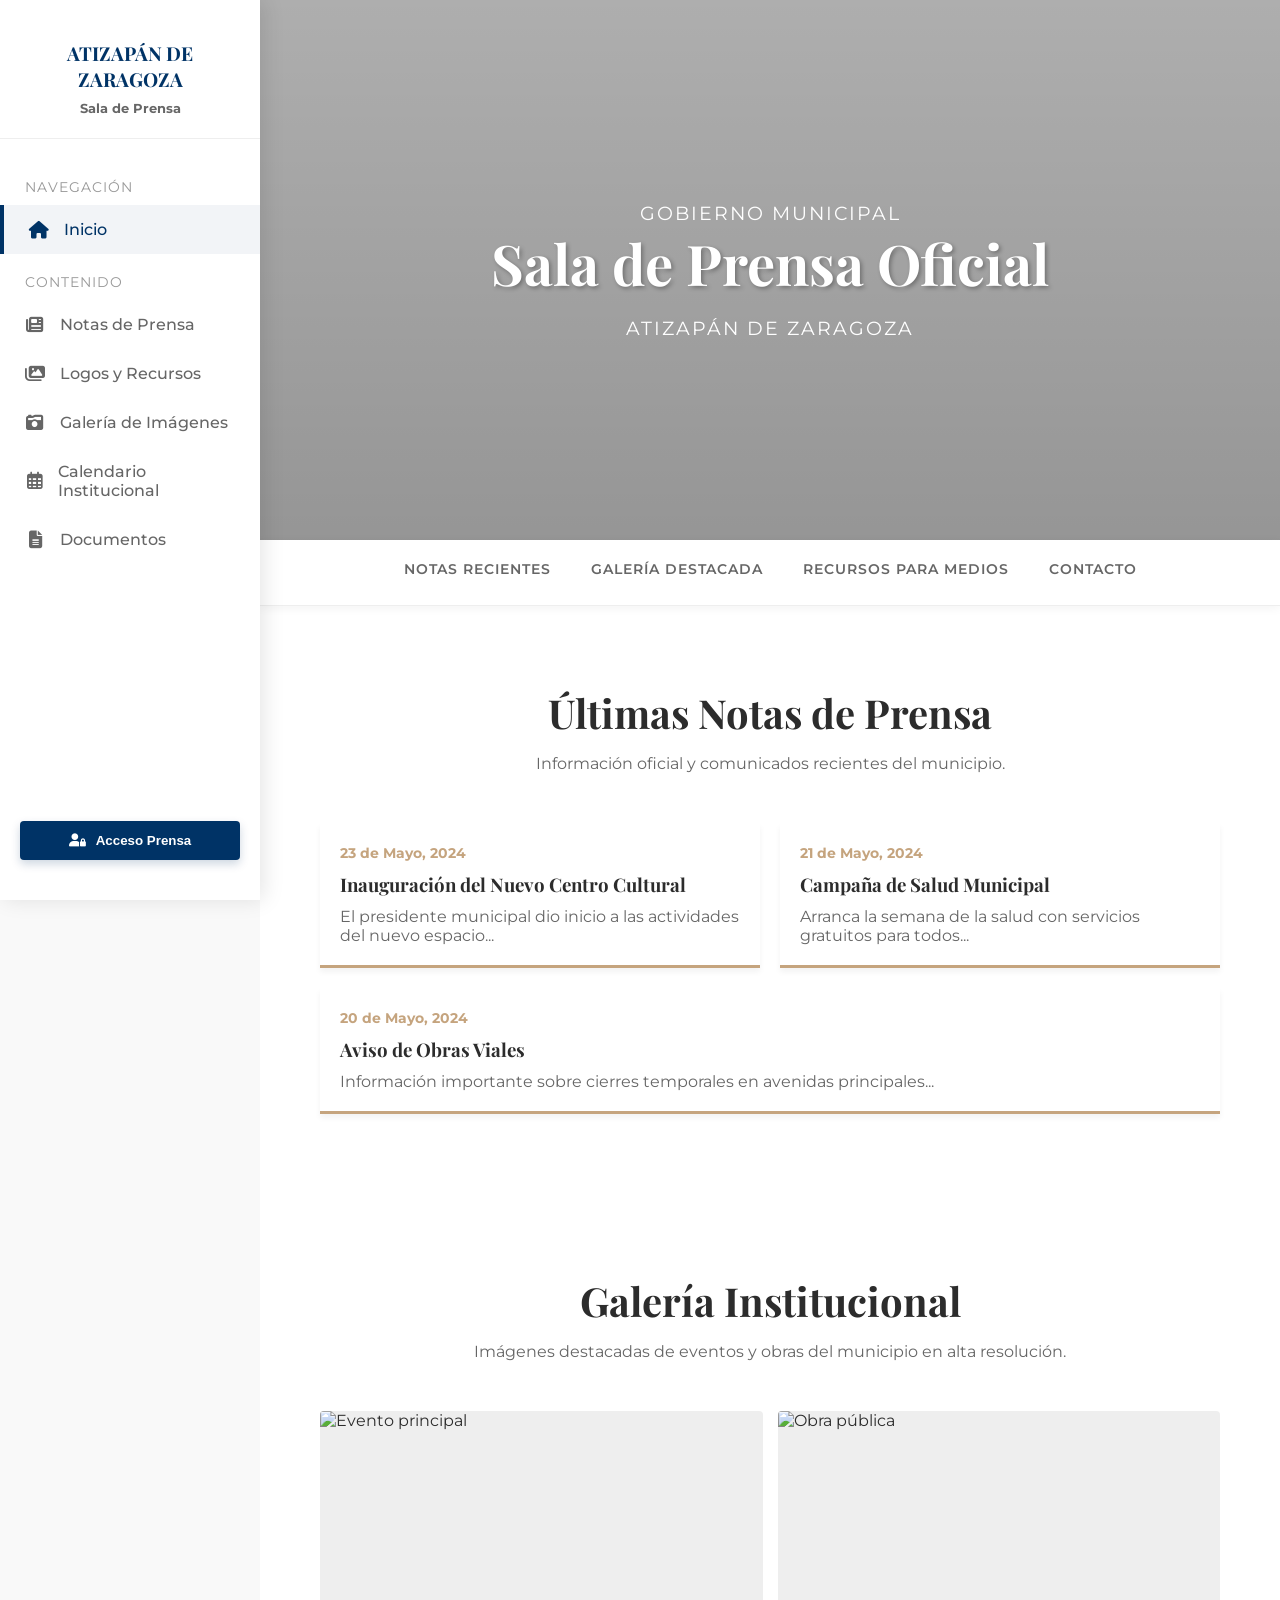
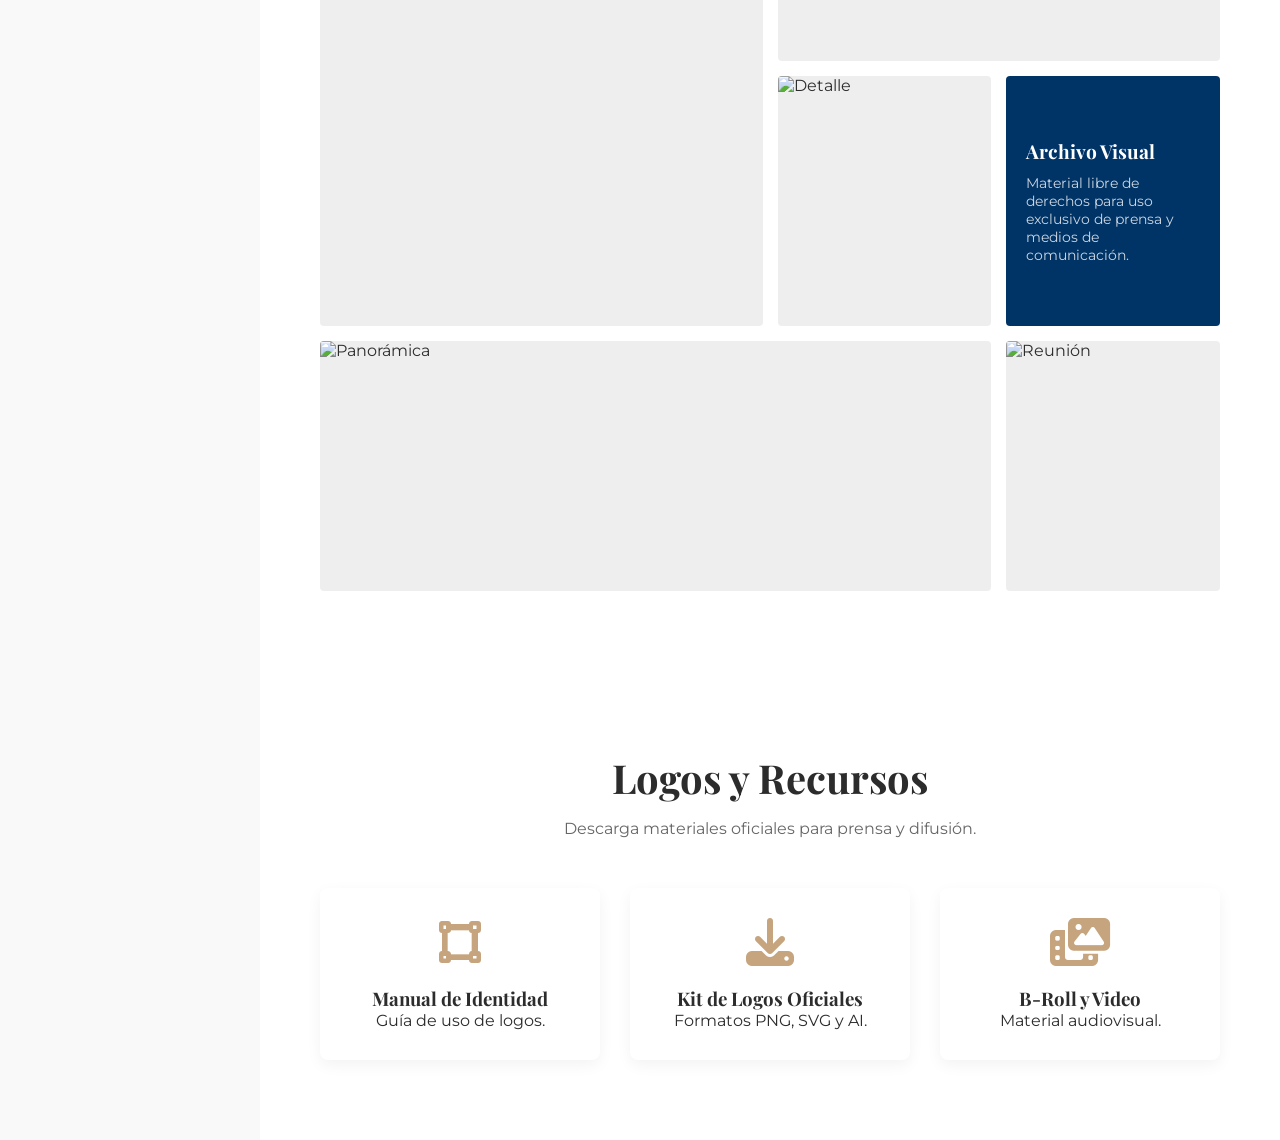
==== index.html @ d0a2aaef "Initial commit" ====
<!DOCTYPE html>
<html lang="es">
<head>
    <meta charset="UTF-8">
    <meta name="viewport" content="width=device-width, initial-scale=1.0">
    <title>Sala de Prensa | Atizapán de Zaragoza</title>
    <link href="https://fonts.googleapis.com/css2?family=Playfair+Display:wght@400;700&family=Montserrat:wght@300;400;600&display=swap" rel="stylesheet">
    <link rel="stylesheet" href="https://cdnjs.cloudflare.com/ajax/libs/font-awesome/6.4.0/css/all.min.css">
    
    <style>
        /* --- VARIABLES CSS & RESET --- */
        :root {
            --color-primary: #003366; 
            --color-accent: #c5a47e; 
            --color-text-dark: #2c2c2c;
            --color-text-light: #666666;
            --color-bg-light: #f9f9f9;
            --color-white: #ffffff;
            --sidebar-width: 260px;
            --header-height: 60vh; 
        }

        * {
            margin: 0;
            padding: 0;
            box-sizing: border-box;
        }

        html {
            scroll-behavior: smooth; 
        }

        body {
            font-family: 'Montserrat', sans-serif;
            color: var(--color-text-dark);
            background-color: var(--color-bg-light);
            display: flex;
        }

        h1, h2, h3 {
            font-family: 'Playfair Display', serif;
            color: var(--color-text-dark);
        }

        a {
            text-decoration: none;
            color: inherit;
            transition: all 0.3s ease;
        }

        /* --- MENÚ LATERAL FLOTANTE --- */
        .sidebar {
            width: var(--sidebar-width);
            height: 100vh;
            background-color: var(--color-white);
            position: fixed; /* Esto la hace flotante */
            top: 0;
            left: 0;
            box-shadow: 4px 0 20px rgba(0,0,0,0.1); /* Sombra para que se vea flotando sobre el fondo */
            z-index: 1000;
            padding: 20px 0;
            overflow-y: auto;
            display: flex;
            flex-direction: column;
        }

        .brand-logo {
            text-align: center;
            padding: 20px;
            font-family: 'Playfair Display', serif;
            font-size: 1.2rem;
            font-weight: bold;
            color: var(--color-primary);
            border-bottom: 1px solid #eee;
            margin-bottom: 20px;
        }

        .menu-item {
            display: flex;
            align-items: center;
            padding: 15px 25px;
            color: var(--color-text-light);
            font-weight: 500;
            cursor: pointer;
        }

        .menu-item i {
            margin-right: 15px;
            width: 20px;
            text-align: center;
            font-size: 1.1rem;
        }

        .menu-item:hover, .menu-item.active {
            color: var(--color-primary);
            background-color: rgba(0, 51, 102, 0.05);
            border-left: 4px solid var(--color-primary);
        }

        .menu-header {
            font-size: 0.85rem;
            text-transform: uppercase;
            letter-spacing: 1px;
            color: #999;
            padding: 20px 25px 10px;
        }
        
        .login-btn-container {
            padding: 20px;
            margin-top: auto; /* Empuja el botón hacia abajo */
        }

        .btn-login-sidebar {
            width: 100%;
            padding: 12px;
            background-color: var(--color-primary);
            color: var(--color-white);
            border: none;
            border-radius: 4px;
            font-weight: 600;
            cursor: pointer;
            transition: background 0.3s;
            display: flex;
            align-items: center;
            justify-content: center;
            gap: 10px;
            box-shadow: 0 4px 10px rgba(0,51,102,0.2);
        }

        .btn-login-sidebar:hover {
            background-color: #002244;
            transform: translateY(-2px);
        }

        /* --- CONTENEDOR PRINCIPAL --- */
        .main-content {
            margin-left: var(--sidebar-width);
            width: calc(100% - var(--sidebar-width));
            min-height: 100vh;
        }

        /* --- HERO SECTION --- */
        .hero-section {
            height: var(--header-height);
            /* AQUÍ ESTÁ TU IMAGEN LOCAL PARA EL FONDO */
            background-image: linear-gradient(rgba(0,0,0,0.3), rgba(0,0,0,0.4)), url('foto-hero.jpeg');
            background-size: cover;
            background-position: center;
            display: flex;
            align-items: center;
            justify-content: center;
            color: var(--color-white);
            text-align: center;
        }

        .hero-content h1 {
            font-size: 3.5rem;
            margin-bottom: 1rem;
            color: var(--color-white);
            text-shadow: 2px 2px 4px rgba(0,0,0,0.3);
        }

        .hero-content p {
            font-size: 1.2rem;
            letter-spacing: 2px;
            text-transform: uppercase;
        }

        /* --- STICKY NAVIGATION --- */
        .sticky-nav {
            position: sticky;
            top: 0;
            background-color: var(--color-white);
            padding: 20px 0;
            box-shadow: 0 2px 10px rgba(0,0,0,0.05);
            z-index: 90;
            display: flex;
            justify-content: center;
            gap: 40px;
            border-bottom: 1px solid #eee;
        }

        .sticky-nav a {
            font-size: 0.9rem;
            text-transform: uppercase;
            letter-spacing: 1px;
            color: var(--color-text-light);
            font-weight: 600;
            padding-bottom: 5px;
            border-bottom: 2px solid transparent;
        }

        .sticky-nav a:hover {
            color: var(--color-accent);
            border-bottom: 2px solid var(--color-accent);
        }

        /* --- SECCIONES DE CONTENIDO --- */
        .section {
            padding: 80px 60px;
            background-color: var(--color-white);
        }

        .section:nth-child(even) {
            background-color: var(--color-bg-light);
        }

        .section-header {
            text-align: center;
            margin-bottom: 50px;
        }

        .section-header h2 {
            font-size: 2.5rem;
            margin-bottom: 15px;
        }

        .section-header p {
            color: var(--color-text-light);
            max-width: 600px;
            margin: 0 auto;
        }

        /* --- SECCIÓN GALERÍA (Más bloques) --- */
        .gallery-grid {
            display: grid;
            grid-template-columns: repeat(4, 1fr);
            grid-auto-rows: 250px; /* Altura base para los bloques */
            gap: 15px;
        }

        .gallery-item {
            position: relative;
            overflow: hidden;
            border-radius: 4px;
            background-color: #eee; /* Color de fondo por si la imagen no carga */
        }

        .gallery-item img {
            width: 100%;
            height: 100%;
            object-fit: cover;
            transition: transform 0.5s ease;
            display: block;
        }

        .gallery-item:hover img {
            transform: scale(1.05);
        }

        /* Mosaico asimétrico con 6 bloques */
        .item-1 { grid-column: span 2; grid-row: span 2; } /* Foto principal grande */
        .item-2 { grid-column: span 2; grid-row: span 1; } /* Panorámica arriba derecha */
        .item-3 { grid-column: span 1; grid-row: span 1; } /* Cuadrada pequeña */
        .item-4 { grid-column: span 1; grid-row: span 1; background-color: var(--color-primary); color: white; padding: 20px; display: flex; flex-direction: column; justify-content: center;} /* Bloque de texto */
        .item-5 { grid-column: span 3; grid-row: span 1; } /* Panorámica ancha abajo */
        .item-6 { grid-column: span 1; grid-row: span 1; } /* Cuadrada pequeña esquina */

        .gallery-text h3 { color: var(--color-white); margin-bottom: 10px; font-size: 1.2rem; }
        .gallery-text p { font-size: 0.9rem; color: rgba(255,255,255,0.8); }

        /* --- SECCIÓN NOTAS Y RECURSOS --- */
        .resources-grid {
            display: grid;
            grid-template-columns: repeat(auto-fit, minmax(250px, 1fr));
            gap: 30px;
        }

        .resource-card {
            background: var(--color-white);
            padding: 30px;
            text-align: center;
            border-radius: 8px;
            box-shadow: 0 5px 15px rgba(0,0,0,0.05);
            transition: transform 0.3s;
        }

        .resource-card:hover {
            transform: translateY(-5px);
        }

        .resource-card i {
            font-size: 3rem;
            color: var(--color-accent);
            margin-bottom: 20px;
        }

        /* --- MODAL DE LOGIN --- */
        .modal-container {
            position: fixed;
            top: 0;
            left: 0;
            width: 100%;
            height: 100%;
            background-color: rgba(0,0,0,0.7);
            display: flex;
            align-items: center;
            justify-content: center;
            z-index: 9999; /* Z-index altísimo para que esté sobre TODO */
            opacity: 0;
            pointer-events: none;
            transition: opacity 0.3s ease;
        }

        .modal-container.show {
            opacity: 1;
            pointer-events: auto;
        }

        .modal-box {
            background-color: var(--color-white);
            padding: 40px;
            border-radius: 8px;
            width: 400px;
            max-width: 90%;
            position: relative;
            text-align: center;
            transform: translateY(-20px);
            transition: transform 0.3s ease;
            box-shadow: 0 10px 30px rgba(0,0,0,0.3);
        }

        .modal-container.show .modal-box {
            transform: translateY(0);
        }

        .close-btn {
            position: absolute;
            top: 15px;
            right: 20px;
            font-size: 1.5rem;
            cursor: pointer;
            color: #999;
            transition: color 0.3s;
        }

        .close-btn:hover {
            color: var(--color-text-dark);
        }

        .login-form input {
            width: 100%;
            padding: 15px;
            margin-bottom: 15px;
            border: 1px solid #ddd;
            border-radius: 4px;
            font-family: inherit;
        }

        .login-form button {
            width: 100%;
            padding: 15px;
            background-color: var(--color-primary);
            color: var(--color-white);
            border: none;
            border-radius: 4px;
            font-weight: bold;
            cursor: pointer;
            transition: background 0.3s;
        }
        
        .login-form button:hover {
            background-color: #002244;
        }

        /* Responsive básico */
        @media (max-width: 1024px) {
            .gallery-grid {
                grid-template-columns: repeat(2, 1fr);
            }
            .item-1, .item-2, .item-5 { grid-column: span 2; }
            .item-3, .item-4, .item-6 { grid-column: span 1; }
        }
    </style>
</head>
<body>

    <nav class="sidebar">
        <div class="brand-logo">
            ATIZAPÁN DE ZARAGOZA<br>
            <span style="font-size: 0.8rem; font-family: 'Montserrat'; color: var(--color-text-light);">Sala de Prensa</span>
        </div>

        <div class="menu-header">Navegación</div>
        
        <a href="#inicio" class="menu-item active">
            <i class="fas fa-home"></i> Inicio
        </a>
        
        <div class="menu-header">Contenido</div>

        <a href="#notas" class="menu-item">
            <i class="fas fa-newspaper"></i> Notas de Prensa
        </a>
        <a href="#recursos" class="menu-item">
            <i class="fas fa-images"></i> Logos y Recursos
        </a>
        <a href="#galeria" class="menu-item">
            <i class="fas fa-camera-retro"></i> Galería de Imágenes
        </a>
        <a href="#calendario" class="menu-item">
            <i class="far fa-calendar-alt"></i> Calendario Institucional
        </a>
        <a href="#documentos" class="menu-item">
            <i class="fas fa-file-alt"></i> Documentos
        </a>

        <div class="login-btn-container">
            <button id="loginBtnSidebar" class="btn-login-sidebar" onclick="openModal()">
                <i class="fas fa-user-lock"></i> Acceso Prensa
            </button>
        </div>
    </nav>


    <main class="main-content">
        
        <section id="inicio" class="hero-section">
            <div class="hero-content">
                <p>Gobierno Municipal</p>
                <h1>Sala de Prensa Oficial</h1>
                <p>Atizapán de Zaragoza</p>
            </div>
        </section>

        <nav class="sticky-nav">
            <a href="#notas">Notas Recientes</a>
            <a href="#galeria">Galería Destacada</a>
            <a href="#recursos">Recursos para Medios</a>
            <a href="#contacto">Contacto</a>
        </nav>

        <section id="notas" class="section">
            <div class="section-header">
                <h2>Últimas Notas de Prensa</h2>
                <p>Información oficial y comunicados recientes del municipio.</p>
            </div>
            <div style="display: flex; gap: 20px; flex-wrap: wrap;">
                <article style="flex: 1 1 300px; background: white; padding: 20px; border-bottom: 3px solid var(--color-accent); box-shadow: 0 4px 6px rgba(0,0,0,0.05);">
                    <span style="color: var(--color-accent); font-size: 0.9rem; font-weight: bold;">23 de Mayo, 2024</span>
                    <h3 style="margin: 10px 0;">Inauguración del Nuevo Centro Cultural</h3>
                    <p style="color: var(--color-text-light);">El presidente municipal dio inicio a las actividades del nuevo espacio...</p>
                </article>
                <article style="flex: 1 1 300px; background: white; padding: 20px; border-bottom: 3px solid var(--color-accent); box-shadow: 0 4px 6px rgba(0,0,0,0.05);">
                    <span style="color: var(--color-accent); font-size: 0.9rem; font-weight: bold;">21 de Mayo, 2024</span>
                    <h3 style="margin: 10px 0;">Campaña de Salud Municipal</h3>
                    <p style="color: var(--color-text-light);">Arranca la semana de la salud con servicios gratuitos para todos...</p>
                </article>
                 <article style="flex: 1 1 300px; background: white; padding: 20px; border-bottom: 3px solid var(--color-accent); box-shadow: 0 4px 6px rgba(0,0,0,0.05);">
                    <span style="color: var(--color-accent); font-size: 0.9rem; font-weight: bold;">20 de Mayo, 2024</span>
                    <h3 style="margin: 10px 0;">Aviso de Obras Viales</h3>
                    <p style="color: var(--color-text-light);">Información importante sobre cierres temporales en avenidas principales...</p>
                </article>
            </div>
        </section>

        <section id="galeria" class="section" style="background-color: var(--color-white);">
            <div class="section-header">
                <h2>Galería Institucional</h2>
                <p>Imágenes destacadas de eventos y obras del municipio en alta resolución.</p>
            </div>
            
            <div class="gallery-grid">
                <div class="gallery-item item-1">
                    <img src="galeria-1.jpeg" alt="Evento principal">
                </div>
                <div class="gallery-item item-2">
                    <img src="galeria-2.jpeg" alt="Obra pública">
                </div>
                <div class="gallery-item item-3">
                    <img src="galeria-3.jpeg" alt="Detalle">
                </div>
                <div class="gallery-item item-4 gallery-text">
                    <h3>Archivo Visual</h3>
                    <p>Material libre de derechos para uso exclusivo de prensa y medios de comunicación.</p>
                </div>
                <div class="gallery-item item-5">
                    <img src="galeria-4.jpeg" alt="Panorámica">
                </div>
                <div class="gallery-item item-6">
                    <img src="galeria-5.jpeg" alt="Reunión">
                </div>
            </div>
        </section>

        <section id="recursos" class="section">
             <div class="section-header">
                <h2>Logos y Recursos</h2>
                <p>Descarga materiales oficiales para prensa y difusión.</p>
            </div>
             <div class="resources-grid">
                <div class="resource-card">
                    <i class="fas fa-vector-square"></i>
                    <h3>Manual de Identidad</h3>
                    <p>Guía de uso de logos.</p>
                </div>
                <div class="resource-card">
                    <i class="fas fa-download"></i>
                    <h3>Kit de Logos Oficiales</h3>
                    <p>Formatos PNG, SVG y AI.</p>
                </div>
                <div class="resource-card">
                    <i class="fas fa-photo-video"></i>
                    <h3>B-Roll y Video</h3>
                    <p>Material audiovisual.</p>
                </div>
            </div>
        </section>
    </main>

    <div class="modal-container" id="loginModal">
        <div class="modal-box">
            <span class="close-btn" id="closeModal" onclick="closeModalFunc()">&times;</span>
            <h2 style="margin-bottom: 20px;">Acceso a Prensa</h2>
            <p style="margin-bottom: 30px; color: var(--color-text-light);">Ingrese sus credenciales para acceder a material exclusivo.</p>
            <form class="login-form">
                <input type="email" placeholder="Correo Electrónico Oficial" required>
                <input type="password" placeholder="Contraseña" required>
                <button type="submit">INICIAR SESIÓN</button>
            </form>
            <p style="margin-top: 20px; font-size: 0.8rem;"><a href="#" style="color: var(--color-primary);">¿Olvidó su contraseña?</a></p>
        </div>
    </div>

    <script>
        const loginModal = document.getElementById('loginModal');
        const menuItems = document.querySelectorAll('.menu-item');

        // Función para abrir el modal (ahora llamada directamente desde el HTML)
        function openModal() {
            loginModal.classList.add('show');
        }

        // Función para cerrar el modal
        function closeModalFunc() {
            loginModal.classList.remove('show');
        }

        // Cerrar al hacer clic fuera de la caja blanca
        window.addEventListener('click', (e) => {
            if (e.target === loginModal) {
                closeModalFunc();
            }
        });

        // Efecto visual para el menú
        menuItems.forEach(item => {
            item.addEventListener('click', function() {
                menuItems.forEach(i => i.classList.remove('active'));
                this.classList.add('active');
            });
        });
    </script>

</body>
</html>
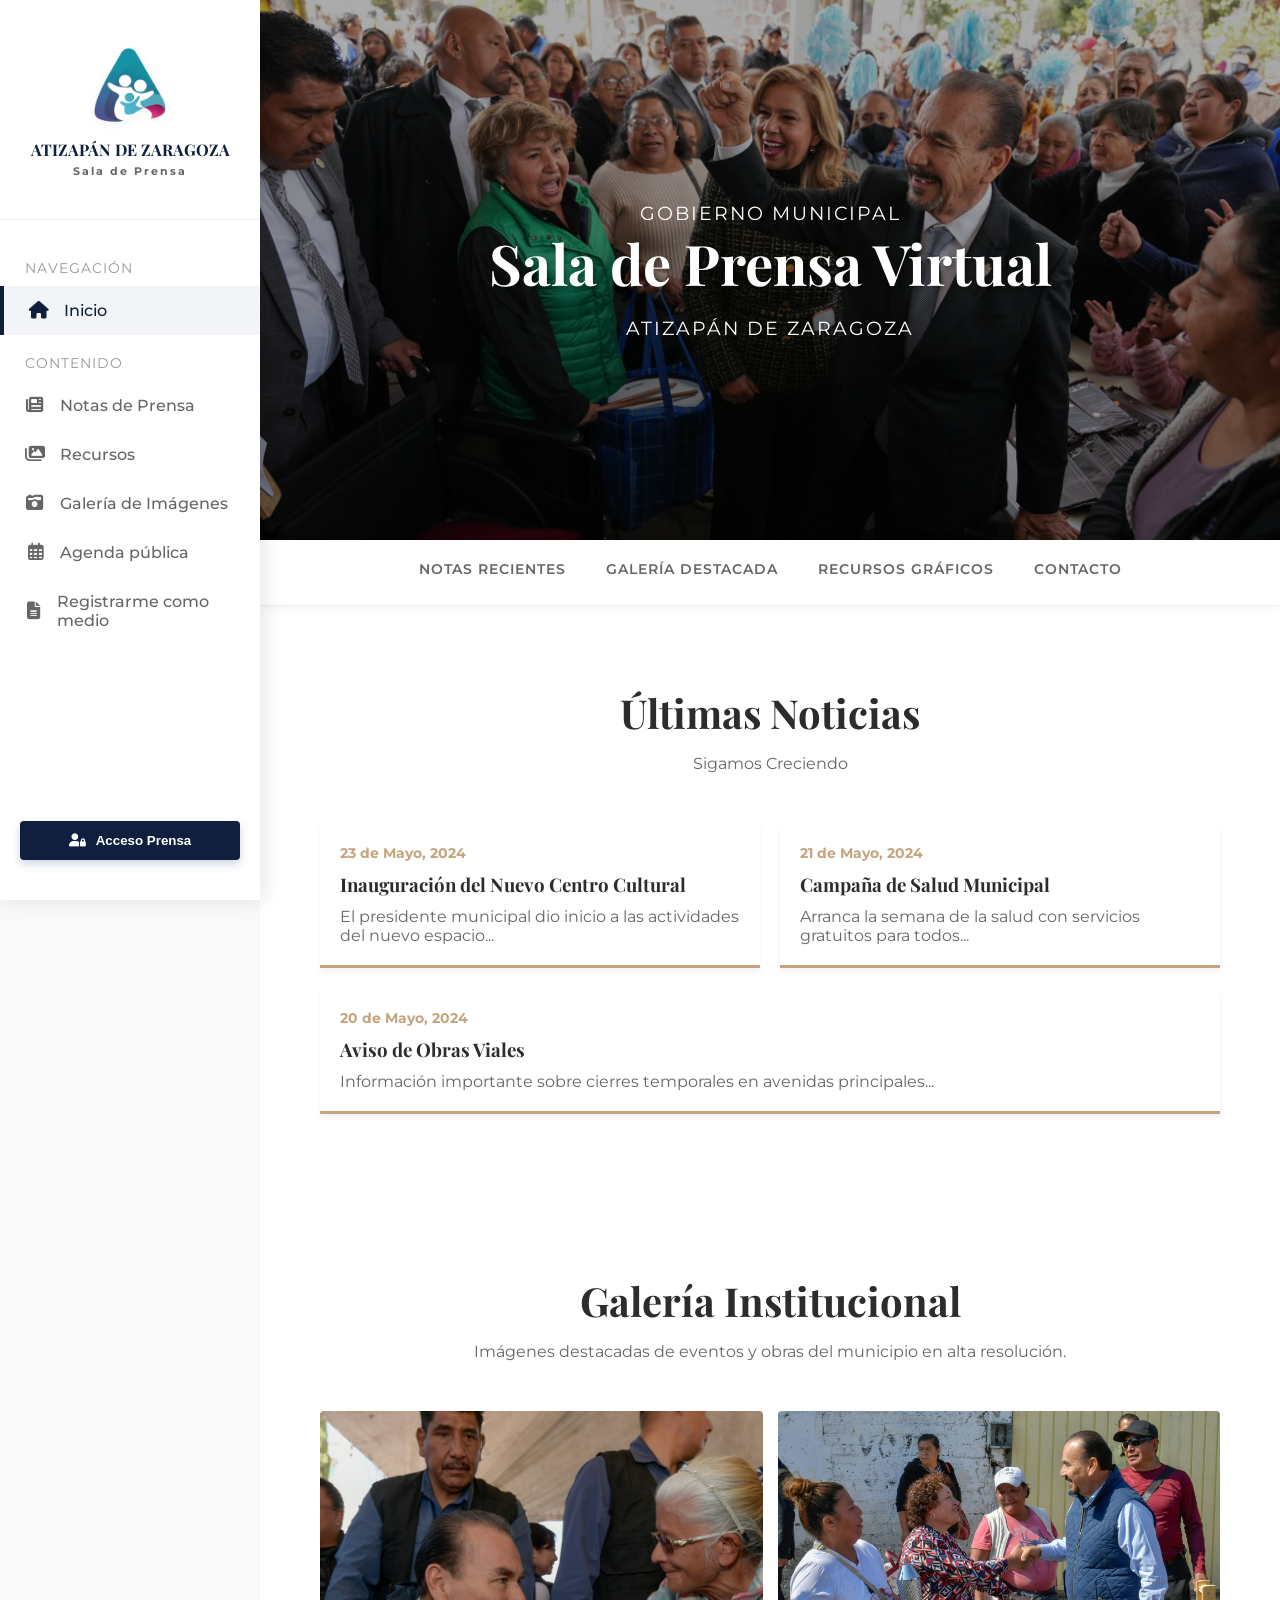
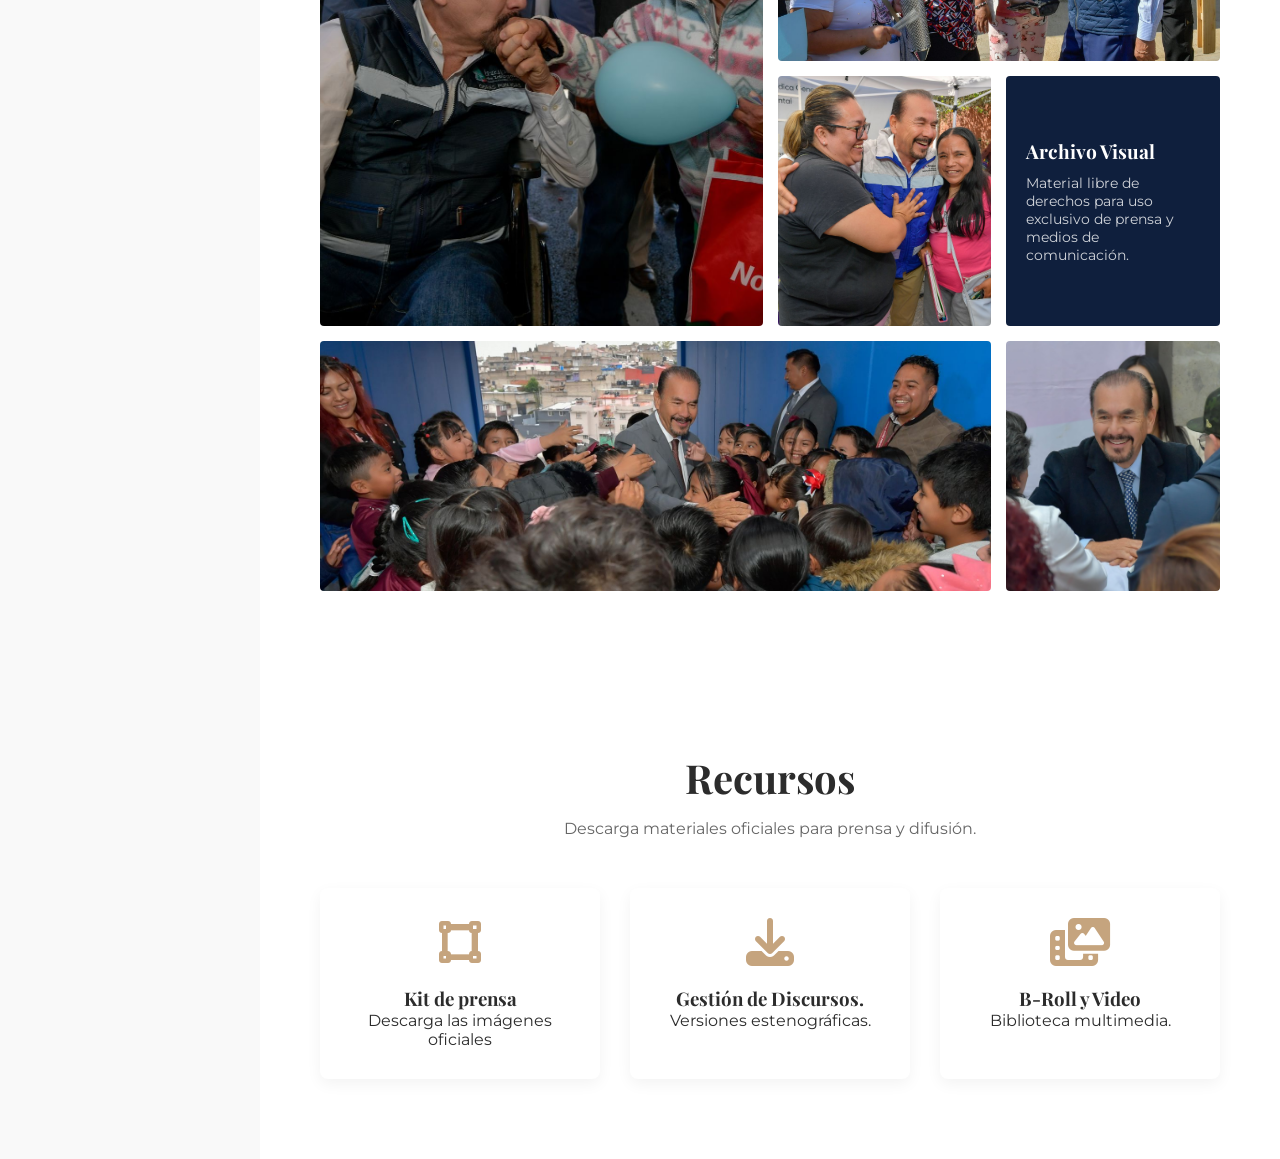
==== commit a93234d4: "Segunda Version" ====
--- a/index.html
+++ b/index.html
@@ -10,7 +10,7 @@
     <style>
         /* --- VARIABLES CSS & RESET --- */
         :root {
-            --color-primary: #003366; 
+            --color-primary: #0f1f3d; 
             --color-accent: #c5a47e; 
             --color-text-dark: #2c2c2c;
             --color-text-light: #666666;
@@ -143,9 +143,9 @@
         .hero-section {
             height: var(--header-height);
             /* AQUÍ ESTÁ TU IMAGEN LOCAL PARA EL FONDO */
-            background-image: linear-gradient(rgba(0,0,0,0.3), rgba(0,0,0,0.4)), url('foto-hero.jpeg');
+            background-image: linear-gradient(rgba(0,0,0,0.3), rgba(0,0,0,0.4)), url('Imagenes/foto_predro_rofriguez_a.jpeg');
             background-size: cover;
-            background-position: center;
+            background-position: center 40%;
             display: flex;
             align-items: center;
             justify-content: center;
@@ -242,6 +242,10 @@
             object-fit: cover;
             transition: transform 0.5s ease;
             display: block;
+        }
+
+        .item-5 img{
+            object-position: center 25%;
         }
 
         .gallery-item:hover img {
@@ -371,15 +375,61 @@
             .item-1, .item-2, .item-5 { grid-column: span 2; }
             .item-3, .item-4, .item-6 { grid-column: span 1; }
         }
+
+  /* Responsive básico */
+
+        .login-form select{
+        width:100%;
+        padding:15px;
+        margin-bottom:15px;
+        border:1px solid #ddd;
+        border-radius:4px; 
+        font-family:inherit;
+        background:white;
+        }
+
+        .brand-logo {
+    padding: 40px 20px; /* Espaciado interno del bloque */
+    text-align: center;
+    display: flex;
+    flex-direction: column;
+    align-items: center;
+    gap: 15px; /* Espacio entre el logo y el texto */
+}
+
+.main-logo {
+    width: 80px;      /* 1. CAMBIA EL TAMAÑO AQUÍ */
+    height: auto;     /* Mantiene la proporción */
+    margin-top: -15px;  /* 2. MUÉVELO HACIA ARRIBA/ABAJO AQUÍ */
+    filter: drop-shadow(0 2px 5px rgba(0,0,0,0.05)); /* Sombras finas */
+    transition: transform 0.3s ease;
+}
+
+.main-logo:hover {
+    transform: scale(1.05); /* Efecto sutil al pasar el mouse */
+}
+
+.logo-text {
+    font-family: 'Playfair Display', serif;
+    font-size: 1rem;
+    font-weight: 700;
+    line-height: 1.2;
+    color: var(--color-primary);
+}
+
     </style>
 </head>
 <body>
 
     <nav class="sidebar">
-        <div class="brand-logo">
-            ATIZAPÁN DE ZARAGOZA<br>
-            <span style="font-size: 0.8rem; font-family: 'Montserrat'; color: var(--color-text-light);">Sala de Prensa</span>
-        </div>
+<div class="brand-logo">
+    <img src="logo.png" alt="Logo Atizapán" class="main-logo">
+    
+    <div class="logo-text">
+        ATIZAPÁN DE ZARAGOZA<br>
+        <span style="font-size: 0.7rem; font-family: 'Montserrat'; color: var(--color-text-light); letter-spacing: 2px;">Sala de Prensa</span>
+    </div>
+</div>
 
         <div class="menu-header">Navegación</div>
         
@@ -393,16 +443,17 @@
             <i class="fas fa-newspaper"></i> Notas de Prensa
         </a>
         <a href="#recursos" class="menu-item">
-            <i class="fas fa-images"></i> Logos y Recursos
+            <i class="fas fa-images"></i> Recursos
         </a>
         <a href="#galeria" class="menu-item">
             <i class="fas fa-camera-retro"></i> Galería de Imágenes
         </a>
-        <a href="#calendario" class="menu-item">
-            <i class="far fa-calendar-alt"></i> Calendario Institucional
+        <a href="calendario.html" class="menu-item">
+            <i class="far fa-calendar-alt"></i> Agenda pública
         </a>
-        <a href="#documentos" class="menu-item">
-            <i class="fas fa-file-alt"></i> Documentos
+
+        <a href="#altameduis" class="menu-item" onclick="openregistromedioModal()">
+            <i class="fas fa-file-alt"></i> Registrarme como medio
         </a>
 
         <div class="login-btn-container">
@@ -418,7 +469,7 @@
         <section id="inicio" class="hero-section">
             <div class="hero-content">
                 <p>Gobierno Municipal</p>
-                <h1>Sala de Prensa Oficial</h1>
+                <h1>Sala de Prensa Virtual</h1>
                 <p>Atizapán de Zaragoza</p>
             </div>
         </section>
@@ -426,14 +477,14 @@
         <nav class="sticky-nav">
             <a href="#notas">Notas Recientes</a>
             <a href="#galeria">Galería Destacada</a>
-            <a href="#recursos">Recursos para Medios</a>
+            <a href="#recursos">Recursos gráficos</a>
             <a href="#contacto">Contacto</a>
         </nav>
 
         <section id="notas" class="section">
             <div class="section-header">
-                <h2>Últimas Notas de Prensa</h2>
-                <p>Información oficial y comunicados recientes del municipio.</p>
+                <h2>Últimas Noticias</h2>
+                <p>Sigamos Creciendo</p>
             </div>
             <div style="display: flex; gap: 20px; flex-wrap: wrap;">
                 <article style="flex: 1 1 300px; background: white; padding: 20px; border-bottom: 3px solid var(--color-accent); box-shadow: 0 4px 6px rgba(0,0,0,0.05);">
@@ -462,47 +513,47 @@
             
             <div class="gallery-grid">
                 <div class="gallery-item item-1">
-                    <img src="galeria-1.jpeg" alt="Evento principal">
+                    <img src="Imagenes/galeria_foto_0.jpeg" alt="Evento principal">
                 </div>
                 <div class="gallery-item item-2">
-                    <img src="galeria-2.jpeg" alt="Obra pública">
+                    <img src="Imagenes/galeria_foto_2.jpeg" alt="Obra pública">
                 </div>
                 <div class="gallery-item item-3">
-                    <img src="galeria-3.jpeg" alt="Detalle">
+                    <img src="Imagenes/galeria_foto_3.jpeg" alt="Detalle">
                 </div>
                 <div class="gallery-item item-4 gallery-text">
                     <h3>Archivo Visual</h3>
                     <p>Material libre de derechos para uso exclusivo de prensa y medios de comunicación.</p>
                 </div>
                 <div class="gallery-item item-5">
-                    <img src="galeria-4.jpeg" alt="Panorámica">
+                    <img src="Imagenes/galeria_foto_8.jpeg" alt="Panorámica">
                 </div>
                 <div class="gallery-item item-6">
-                    <img src="galeria-5.jpeg" alt="Reunión">
+                    <img src="Imagenes/galeria_foto_5.jpeg" alt="Reunión">
                 </div>
             </div>
         </section>
 
         <section id="recursos" class="section">
              <div class="section-header">
-                <h2>Logos y Recursos</h2>
+                <h2>Recursos</h2>
                 <p>Descarga materiales oficiales para prensa y difusión.</p>
             </div>
              <div class="resources-grid">
                 <div class="resource-card">
                     <i class="fas fa-vector-square"></i>
-                    <h3>Manual de Identidad</h3>
-                    <p>Guía de uso de logos.</p>
+                    <h3>Kit de prensa</h3>
+                    <p>Descarga las imágenes oficiales</p>
                 </div>
                 <div class="resource-card">
                     <i class="fas fa-download"></i>
-                    <h3>Kit de Logos Oficiales</h3>
-                    <p>Formatos PNG, SVG y AI.</p>
+                    <h3>Gestión de Discursos.</h3>
+                    <p>Versiones estenográficas.</p>
                 </div>
                 <div class="resource-card">
                     <i class="fas fa-photo-video"></i>
                     <h3>B-Roll y Video</h3>
-                    <p>Material audiovisual.</p>
+                    <p>Biblioteca multimedia.</p>
                 </div>
             </div>
         </section>
@@ -522,35 +573,110 @@
         </div>
     </div>
 
-    <script>
-        const loginModal = document.getElementById('loginModal');
-        const menuItems = document.querySelectorAll('.menu-item');
-
-        // Función para abrir el modal (ahora llamada directamente desde el HTML)
-        function openModal() {
-            loginModal.classList.add('show');
-        }
-
-        // Función para cerrar el modal
-        function closeModalFunc() {
-            loginModal.classList.remove('show');
-        }
-
-        // Cerrar al hacer clic fuera de la caja blanca
-        window.addEventListener('click', (e) => {
-            if (e.target === loginModal) {
-                closeModalFunc();
-            }
+     <div class="modal-container" id="registromedio">
+        <div class="modal-box">
+            <span class="close-btn" id="closeModal" onclick="closeregistromedioFunc()">&times;</span>
+            <h2 style="margin-bottom: 20px;">Acceso a Prensa</h2>
+            <p style="margin-bottom: 30px; color: var(--color-text-light);">Regístrate y accede a la Sala de Prensa Virtual.</p>
+            <form class="login-form">
+                <input type="text" name="Nombre" placeholder="Nombre del periodista" required>
+                <input type="text" name="Nombre_del_medio" placeholder="Nombre del medio" required>
+
+                    <select name="Tipo_de_medio" required>
+                    <option value="">Tipo de medio</option>
+                    <option>Digital</option>
+                    <option>Impreso</option>
+                    <option>Radio</option>
+                    <option>Televisión</option>
+                    <option>Agencia de Noticias</option>
+                    <option>Medio independiente</option>
+                    </select>
+
+                <input type="email" name="Correo" placeholder="Correo de contacto" required>
+
+                <input type="tel" name="Telefono" placeholder="Teléfono de contacto" required>
+
+                <button type="submit">Enviar registro</button>
+
+                <!--configuración -->
+                <input type="hidden" name="_subject" value="Registro de Medio - Sala de Prensa Atizapán">
+                <input type="hidden" name="_captcha" value="false">
+            <input type="hidden" name="_template" value="table">
+
+               <!-- página de respuesta -->
+            <input type="hidden" name="_next" value="gracias.html">
+
+            </form>
+            <p style="margin-top: 20px; font-size: 0.8rem;"><a href="#" style="color: var(--color-primary);">¿Olvidó su contraseña?</a></p>
+        </div>
+    </div>
+
+<!-- SCRIP CHATBOT -->
+<script>
+const loginModal = document.getElementById('loginModal');
+const menuItems = document.querySelectorAll('.menu-item');
+
+function openModal() {
+    loginModal.classList.add('show');
+}
+
+function openregistromedioModal() {
+    registromedio.classList.add('show');
+}
+function closeModalFunc() {
+    loginModal.classList.remove('show');
+}
+
+function closeregistromedioFunc() {
+    registromedio.classList.remove('show');
+}
+
+window.addEventListener('click', (e) => {
+    if (e.target === loginModal) {
+        closeModalFunc();
+    }
+});
+
+menuItems.forEach(item => {
+    item.addEventListener('click', function() {
+        menuItems.forEach(i => i.classList.remove('active'));
+        this.classList.add('active');
+    });
+});
+</script>
+
+
+<!-- WIDGET CHATBOT -->
+<script src="https://ai-atizapan-614216059162.us-central1.run.app/widget/fwc-widget.min.js"></script>
+
+<script>
+window.addEventListener("load", function(){
+
+    if(typeof ChatWidget !== "undefined"){
+
+        ChatWidget.init({
+            title: "Atizapán",
+            allowHTML: true,
+            botAvatar: "https://ai-atizapan-614216059162.us-central1.run.app/widget/logoat.png",
+            placeholder: "Escribe tu mensaje…",
+            accentColor: "#0f1f3d",
+            theme: "light",
+            position: "bottom-right",
+            offsets: {
+                bottom: 20,
+                right: 20,
+                left: 280,
+                top: 16
+            },
+            width: 360,
+            height: 560
         });
 
-        // Efecto visual para el menú
-        menuItems.forEach(item => {
-            item.addEventListener('click', function() {
-                menuItems.forEach(i => i.classList.remove('active'));
-                this.classList.add('active');
-            });
-        });
-    </script>
-
+    } else {
+        console.error("El widget de chat no cargó.");
+    }
+
+});
+</script>
 </body>
 </html>
